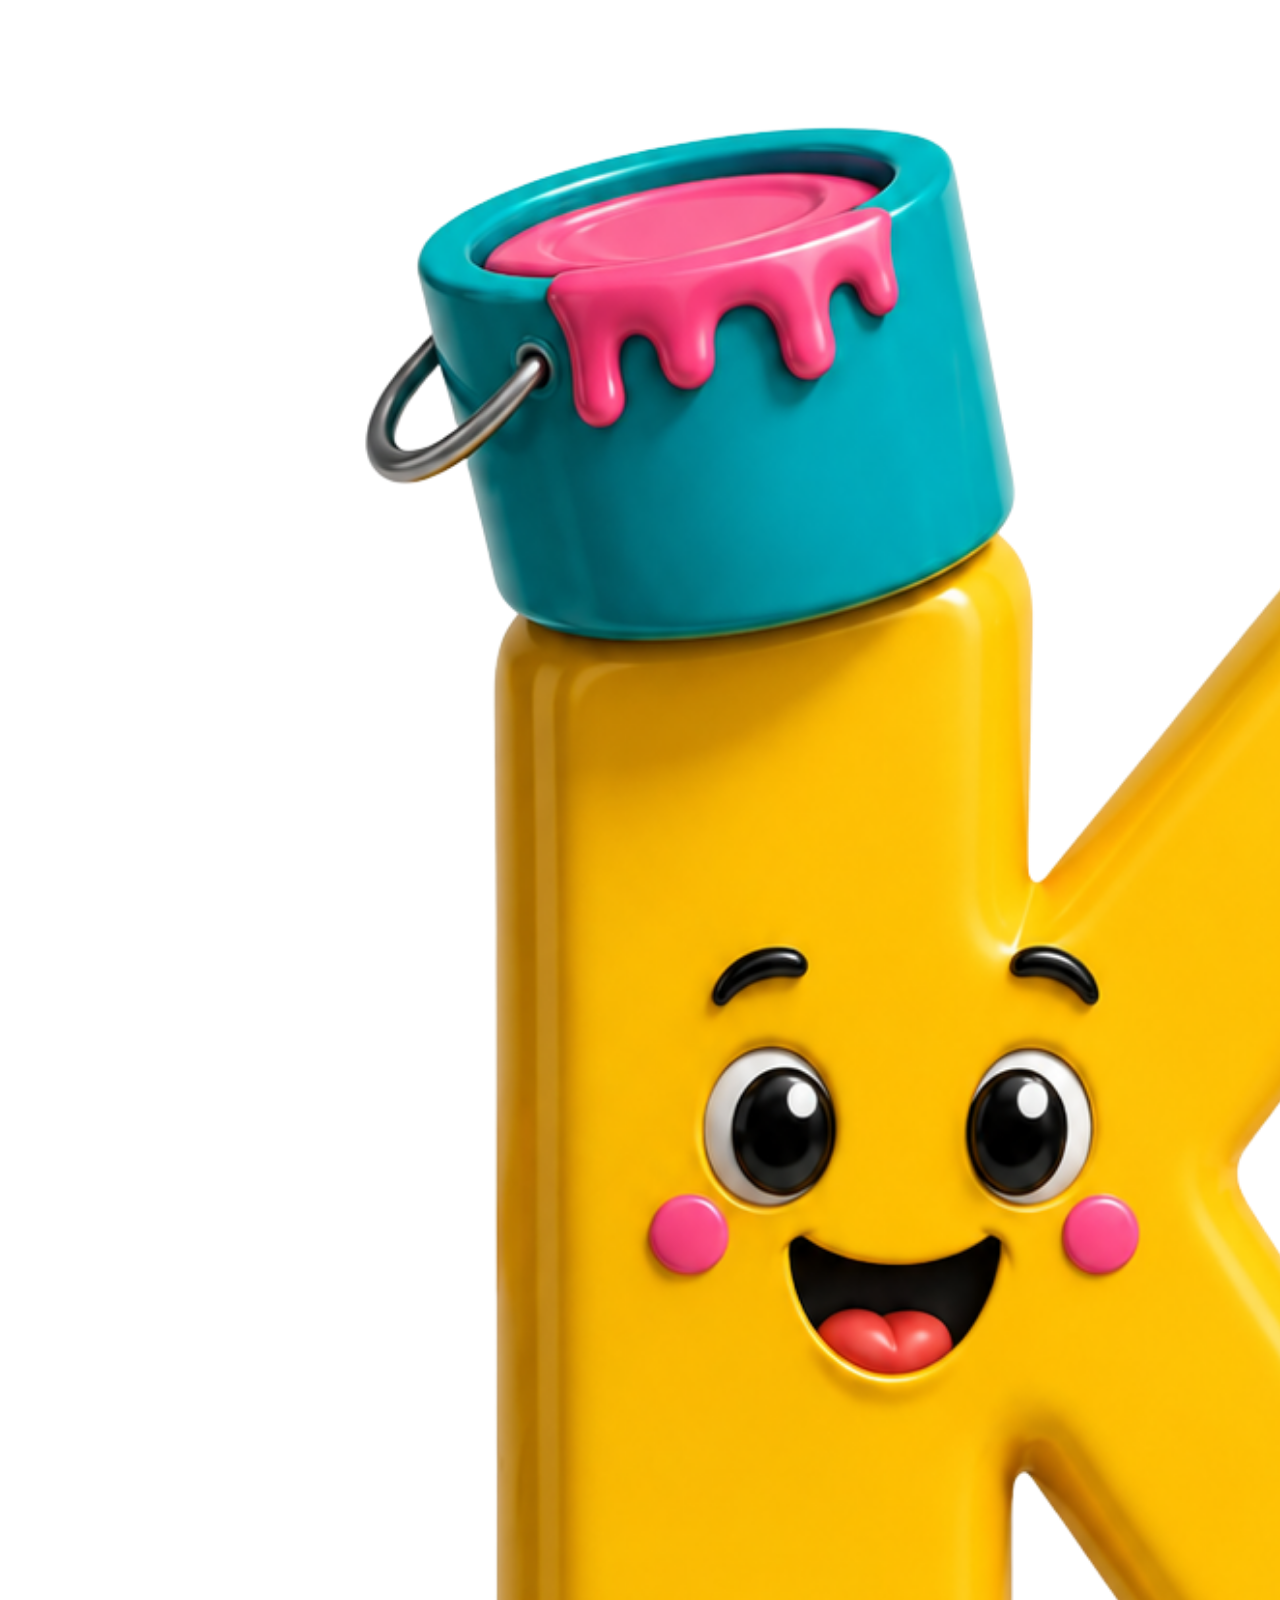
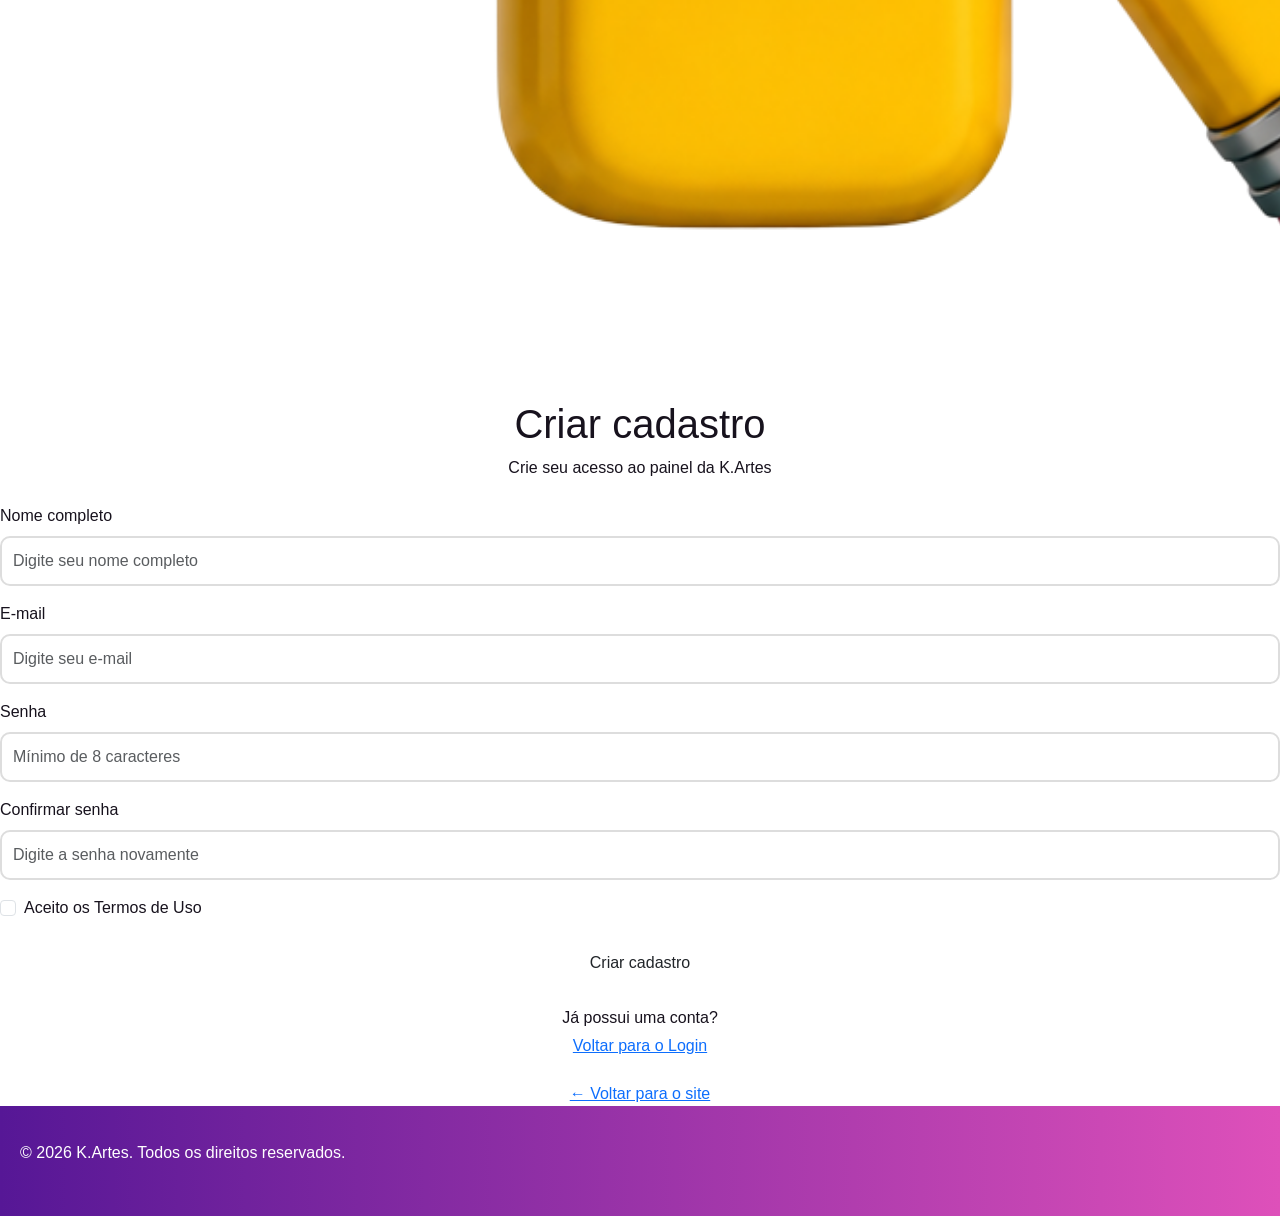
==== cadastro.html @ b3e755ab "Adicionando 3 páginas novas" ====
<!DOCTYPE html>
<html lang="pt-BR">

<head>

    <meta charset="UTF-8">

    <meta name="viewport" content="width=device-width, initial-scale=1.0">

    <title>Cadastro | K.Artes</title>

    <!-- Bootstrap -->
    <link
        href="https://cdn.jsdelivr.net/npm/bootstrap@5.3.3/dist/css/bootstrap.min.css"
        rel="stylesheet">

    <!-- CSS da K.Artes -->
    <link rel="stylesheet" href="custom.css">

</head>

<body class="login-page">

    <main class="login-container">

        <div class="login-card cadastro-card">

            <div class="text-center mb-4">

                <img
                    src="assets/images/logo.png"
                    alt="Logo da K.Artes"
                    class="login-logo">

                <h1>Criar cadastro</h1>

                <p>
                    Crie seu acesso ao painel da K.Artes
                </p>

            </div>


            <form>

                <div class="mb-3">

                    <label
                        for="nome"
                        class="form-label">

                        Nome completo

                    </label>

                    <input
                        type="text"
                        class="form-control"
                        id="nome"
                        name="nome"
                        placeholder="Digite seu nome completo"
                        required>

                </div>


                <div class="mb-3">

                    <label
                        for="email"
                        class="form-label">

                        E-mail

                    </label>

                    <input
                        type="email"
                        class="form-control"
                        id="email"
                        name="email"
                        placeholder="Digite seu e-mail"
                        required>

                </div>


                <div class="mb-3">

                    <label
                        for="senha"
                        class="form-label">

                        Senha

                    </label>

                    <input
                        type="password"
                        class="form-control"
                        id="senha"
                        name="senha"
                        placeholder="Mínimo de 8 caracteres"
                        minlength="8"
                        required>

                </div>


                <div class="mb-3">

                    <label
                        for="confirmar-senha"
                        class="form-label">

                        Confirmar senha

                    </label>

                    <input
                        type="password"
                        class="form-control"
                        id="confirmar-senha"
                        name="confirmar-senha"
                        placeholder="Digite a senha novamente"
                        minlength="8"
                        required>

                </div>


                <div class="form-check mb-4">

                    <input
                        class="form-check-input"
                        type="checkbox"
                        id="termos"
                        required>

                    <label
                        class="form-check-label"
                        for="termos">

                        Aceito os Termos de Uso

                    </label>

                </div>


                <button
                    type="submit"
                    class="btn btn-login w-100">

                    Criar cadastro

                </button>


                <div class="text-center mt-4">

                    <p class="mb-1">
                        Já possui uma conta?
                    </p>

                    <a
                        href="login.html"
                        class="register-link">

                        Voltar para o Login

                    </a>

                </div>


                <div class="text-center mt-4">

                    <a
                        href="index.html"
                        class="back-link">

                        ← Voltar para o site

                    </a>

                </div>

            </form>

        </div>

    </main>


    <footer class="login-footer">

        <p>
            &copy; 2026 K.Artes. Todos os direitos reservados.
        </p>

    </footer>


    <script
        src="https://cdn.jsdelivr.net/npm/bootstrap@5.3.3/dist/js/bootstrap.bundle.min.js">
    </script>

</body>

</html>
---- custom.css ----
/* =========================================
JOIAS KA JOIAS - CUSTOM CSS
========================================= */

/* Cores da marca */
:root {
    --amarelo: #FFF31D;
    --rosa: #DE50BA;
    --azul: #31A7D1;
    --roxo: #561796;
    --branco: #FFFFFF;
    --escuro: #17121d;
    }
    
    /* Configurações gerais */
    * {
    box-sizing: border-box;
    }
    
    body {
    margin: 0;
    font-family: Arial, Helvetica, sans-serif;
    background-color: var(--branco);
    color: var(--escuro);
    }
    
    /* =========================================
    NAVBAR
    ========================================= */
    
    .navbar {
    background: linear-gradient(
    90deg,
    var(--roxo),
    var(--rosa)
    ) !important;
    
    padding: 15px 20px;
    }
    
    .navbar-brand {
    color: var(--branco) !important;
    font-size: 1.4rem;
    font-weight: bold;
    }
    
    .navbar-brand:hover {
    color: var(--amarelo) !important;
    }
    
    .navbar .nav-link {
    color: var(--branco) !important;
    font-weight: 500;
    margin: 3px 5px;
    border-radius: 8px;
    transition: 0.3s;
    }
    
    .navbar .nav-link:hover {
    background-color: var(--amarelo);
    color: var(--roxo) !important;
    }
    
    /* Botão do menu mobile */
    .navbar-toggler {
    border-color: var(--branco);
    }
    
    .navbar-toggler-icon {
    filter: brightness(0) invert(1);
    }
    
    /* =========================================
    HERO
    ========================================= */
    
    .hero {
    min-height: 70vh;
    display: flex;
    align-items: center;
    background: linear-gradient(
    135deg,
    var(--roxo),
    var(--rosa),
    var(--azul)
    );
    color: var(--branco);
    padding: 60px 20px;
    }
    
    .hero h1 {
    font-size: 2.5rem;
    font-weight: bold;
    margin-bottom: 20px;
    }
    
    .hero p {
    font-size: 1.1rem;
    max-width: 600px;
    margin-bottom: 30px;
    }
    
    /* =========================================
    BOTÕES
    ========================================= */
    
    .btn-primary {
    background-color: var(--amarelo) !important;
    border-color: var(--amarelo) !important;
    color: var(--roxo) !important;
    font-weight: bold;
    border-radius: 25px;
    padding: 10px 25px;
    transition: 0.3s;
    }
    
    .btn-primary:hover {
    background-color: var(--branco) !important;
    border-color: var(--branco) !important;
    color: var(--roxo) !important;
    transform: translateY(-2px);
    }
    
    .btn-whatsapp {
    background-color: var(--rosa);
    border: none;
    color: var(--branco);
    font-weight: bold;
    border-radius: 25px;
    padding: 10px 25px;
    text-decoration: none;
    display: inline-block;
    transition: 0.3s;
    }
    
    .btn-whatsapp:hover {
    background-color: var(--roxo);
    color: var(--branco);
    transform: translateY(-2px);
    }
    
    /* =========================================
    TÍTULOS DAS SEÇÕES
    ========================================= */
    
    section {
    padding: 60px 20px;
    }
    
    section h2 {
    color: var(--roxo);
    font-weight: bold;
    margin-bottom: 15px;
    }
    
    .section-title {
    text-align: center;
    margin-bottom: 40px;
    }
    
    .section-title h2 {
    font-size: 2rem;
    }
    
    .section-title p {
    color: #666;
    }
    
    /* =========================================
    CARDS DE PRODUTOS
    ========================================= */
    
    .card {
    border: none;
    border-radius: 15px;
    overflow: hidden;
    box-shadow: 0 5px 20px rgba(86, 23, 150, 0.12);
    transition: 0.3s;
    height: 100%;
    }
    
    .card:hover {
    transform: translateY(-6px);
    box-shadow: 0 10px 25px rgba(86, 23, 150, 0.25);
    }
    
    .card img {
    width: 100%;
    height: 220px;
    object-fit: cover;
    }
    
    .card-body {
    padding: 20px;
    }
    
    .card-title {
    color: var(--roxo);
    font-weight: bold;
    }
    
    .card-text {
    color: #555;
    }
    
    .card .price {
    color: var(--rosa);
    font-size: 1.3rem;
    font-weight: bold;
    }
    
    /* =========================================
    BADGES
    ========================================= */
    
    .badge {
    padding: 7px 10px;
    border-radius: 15px;
    }
    
    .badge-promocao {
    background-color: var(--amarelo);
    color: var(--roxo);
    }
    
    .badge-novo {
    background-color: var(--azul);
    color: var(--branco);
    }
    
    .badge-destaque {
    background-color: var(--rosa);
    color: var(--branco);
    }
    
    /* =========================================
    SOBRE A EMPRESA
    ========================================= */
    
    .sobre {
    background-color: #fafafa;
    }
    
    .sobre img {
    max-width: 100%;
    border-radius: 15px;
    }
    
    .sobre h2 {
    color: var(--roxo);
    }
    
    .sobre p {
    line-height: 1.7;
    }
    
    /* =========================================
    CONTATO
    ========================================= */
    
    .contato {
    background-color: var(--branco);
    }
    
    .contato .card {
    border-top: 5px solid var(--azul);
    }
    
    .contato a {
    color: var(--roxo);
    text-decoration: none;
    }
    
    .contato a:hover {
    color: var(--rosa);
    }
    
    /* =========================================
    FORMULÁRIOS
    ========================================= */
    
    .form-control,
    .form-select {
    border: 2px solid #ddd;
    border-radius: 10px;
    padding: 11px;
    }
    
    .form-control:focus,
    .form-select:focus {
    border-color: var(--rosa);
    box-shadow: 0 0 0 0.2rem rgba(222, 80, 186, 0.2);
    }
    
    /* =========================================
    FAQ
    ========================================= */
    
    .accordion-button {
    font-weight: bold;
    color: var(--roxo);
    }
    
    .accordion-button:not(.collapsed) {
    background-color: var(--rosa);
    color: var(--branco);
    }
    
    .accordion-button:focus {
    box-shadow: none;
    }
    
    /* =========================================
    DASHBOARD
    ========================================= */
    
    .dashboard {
    background-color: #f7f7f7;
    min-height: 80vh;
    }
    
    .dashboard .card {
    border-top: 5px solid var(--roxo);
    }
    
    .dashboard .card h3 {
    color: var(--roxo);
    }
    
    /* =========================================
    FOOTER
    ========================================= */
    
    footer {
    background: linear-gradient(
    90deg,
    var(--roxo),
    var(--rosa)
    );
    color: var(--branco);
    padding: 35px 20px;
    }
    
    footer h5 {
    font-weight: bold;
    }
    
    footer a {
    color: var(--branco);
    text-decoration: none;
    }
    
    footer a:hover {
    color: var(--amarelo);
    }
    
    /* =========================================
    RESPONSIVIDADE - MOBILE FIRST
    ========================================= */
    
    /* Celulares */
    @media (max-width: 575px) {
    
    .hero {
    min-height: 75vh;
    padding: 50px 20px;
    text-align: center;
    }
    
    .hero h1 {
    font-size: 2rem;
    }
    
    .hero p {
    font-size: 1rem;
    }
    
    section {
    padding: 45px 15px;
    }
    
    section h2 {
    font-size: 1.7rem;
    }
    
    .card img {
    height: 200px;
    }
    
    .navbar {
    padding: 12px 15px;
    }
    
    .btn-primary,
    .btn-whatsapp {
    width: 100%;
    margin-bottom: 10px;
    }
    }
    
    /* Tablets */
    @media (min-width: 576px) {
    
    .hero h1 {
    font-size: 3rem;
    }
    }
    
    /* Computadores */
    @media (min-width: 992px) {
    
    .hero {
    min-height: 80vh;
    }
    
    .hero h1 {
    font-size: 3.5rem;
    }
    
    section {
    padding: 80px 30px;
    }
    }
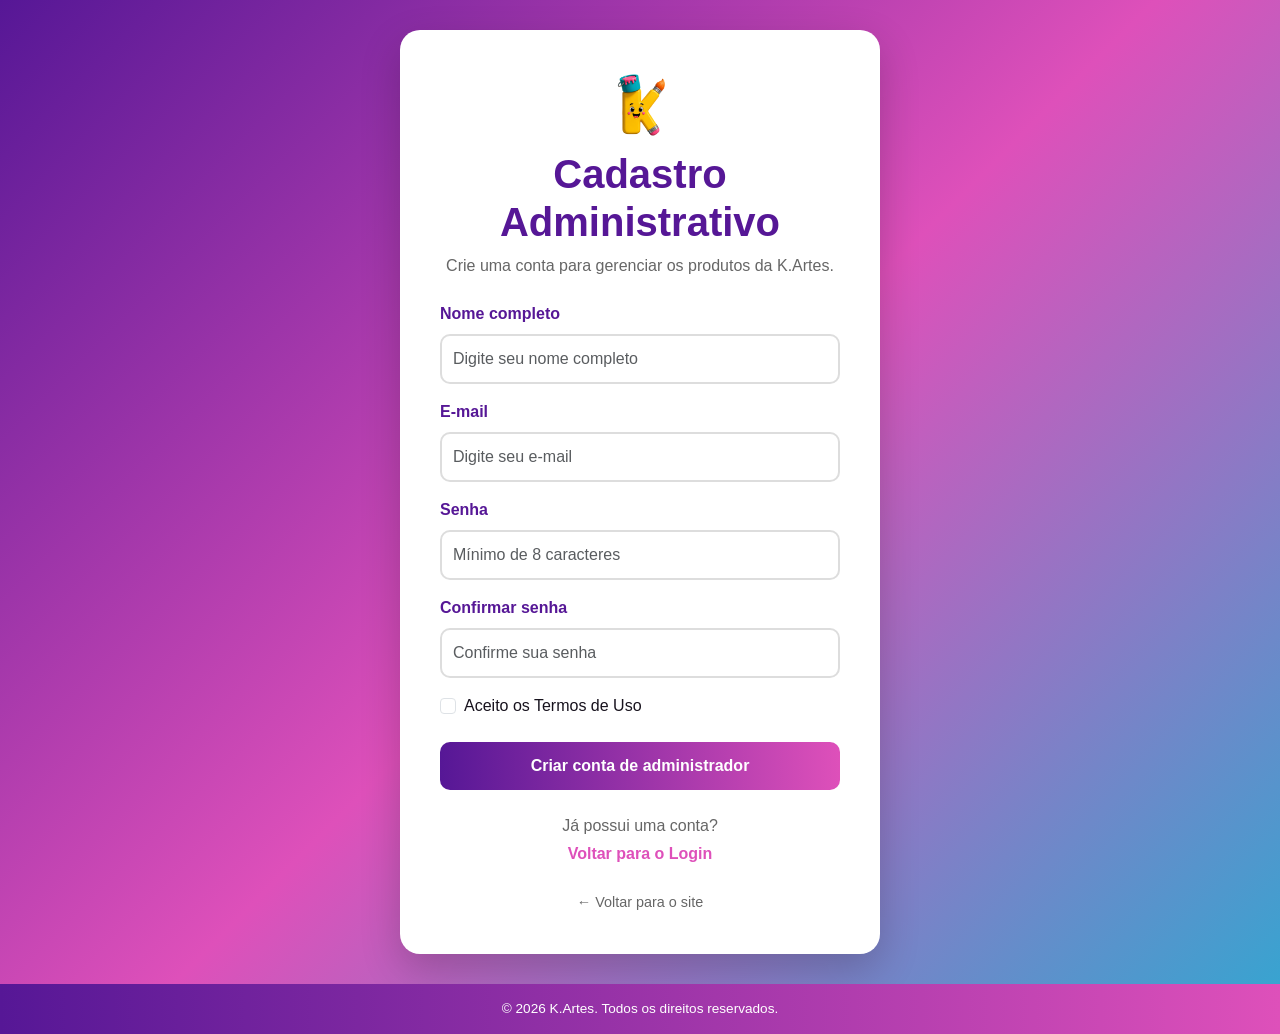
==== commit b5e1b510: "Criando pagina de Login e Cadastro" ====
--- a/cadastro.html
+++ b/cadastro.html
@@ -2,12 +2,10 @@
 <html lang="pt-BR">
 
 <head>
-
     <meta charset="UTF-8">
-
     <meta name="viewport" content="width=device-width, initial-scale=1.0">
 
-    <title>Cadastro | K.Artes</title>
+    <title>Cadastro Administrativo | K.Artes</title>
 
     <!-- Bootstrap -->
     <link
@@ -15,8 +13,7 @@
         rel="stylesheet">
 
     <!-- CSS da K.Artes -->
-    <link rel="stylesheet" href="custom.css">
-
+    <link rel="stylesheet" href="assets/css/custom.css">
 </head>
 
 <body class="login-page">
@@ -32,10 +29,10 @@
                     alt="Logo da K.Artes"
                     class="login-logo">
 
-                <h1>Criar cadastro</h1>
+                <h1>Cadastro Administrativo</h1>
 
                 <p>
-                    Crie seu acesso ao painel da K.Artes
+                    Crie uma conta para gerenciar os produtos da K.Artes.
                 </p>
 
             </div>
@@ -45,12 +42,8 @@
 
                 <div class="mb-3">
 
-                    <label
-                        for="nome"
-                        class="form-label">
-
+                    <label for="nome" class="form-label">
                         Nome completo
-
                     </label>
 
                     <input
@@ -66,12 +59,8 @@
 
                 <div class="mb-3">
 
-                    <label
-                        for="email"
-                        class="form-label">
-
+                    <label for="email" class="form-label">
                         E-mail
-
                     </label>
 
                     <input
@@ -87,12 +76,8 @@
 
                 <div class="mb-3">
 
-                    <label
-                        for="senha"
-                        class="form-label">
-
+                    <label for="senha" class="form-label">
                         Senha
-
                     </label>
 
                     <input
@@ -109,12 +94,8 @@
 
                 <div class="mb-3">
 
-                    <label
-                        for="confirmar-senha"
-                        class="form-label">
-
+                    <label for="confirmar-senha" class="form-label">
                         Confirmar senha
-
                     </label>
 
                     <input
@@ -122,7 +103,7 @@
                         class="form-control"
                         id="confirmar-senha"
                         name="confirmar-senha"
-                        placeholder="Digite a senha novamente"
+                        placeholder="Confirme sua senha"
                         minlength="8"
                         required>
 
@@ -152,7 +133,7 @@
                     type="submit"
                     class="btn btn-login w-100">
 
-                    Criar cadastro
+                    Criar conta de administrador
 
                 </button>
 
@@ -195,7 +176,7 @@
 
     <footer class="login-footer">
 
-        <p>
+        <p class="mb-0">
             &copy; 2026 K.Artes. Todos os direitos reservados.
         </p>
 
--- a/assets/css/custom.css
+++ b/assets/css/custom.css
@@ -0,0 +1,776 @@
+/* K.Artes */
+
+/* Cores da marca */
+:root {
+    --amarelo: #FFF31D;
+    --rosa: #DE50BA;
+    --azul: #31A7D1;
+    --roxo: #561796;
+    --branco: #FFFFFF;
+    --escuro: #17121d;
+    }
+    
+    /* Configurações gerais */
+    * {
+    box-sizing: border-box;
+    }
+    
+    body {
+    margin: 0;
+    font-family: Arial, Helvetica, sans-serif;
+    background-color: var(--branco);
+    color: var(--escuro);
+    }
+    
+    /* NAVBAR */
+    
+    .navbar {
+    background: linear-gradient(
+    90deg,
+    var(--roxo),
+    var(--rosa)
+    ) !important;
+    
+    padding: 15px 20px;
+    }
+    
+    .navbar-brand {
+    color: var(--branco) !important;
+    font-size: 1.4rem;
+    font-weight: bold;
+    }
+    
+    .navbar-brand:hover {
+    color: var(--amarelo) !important;
+    }
+    
+    .navbar .nav-link {
+    color: var(--branco) !important;
+    font-weight: 500;
+    margin: 3px 5px;
+    border-radius: 8px;
+    transition: 0.3s;
+    }
+    
+    .navbar .nav-link:hover {
+    background-color: var(--amarelo);
+    color: var(--roxo) !important;
+    }
+    
+    /* Botão do menu mobile */
+    .navbar-toggler {
+    border-color: var(--branco);
+    }
+    
+    .navbar-toggler-icon {
+    filter: brightness(0) invert(1);
+    }
+    
+    /* HERO */
+    
+    .hero {
+    min-height: 70vh;
+    display: flex;
+    align-items: center;
+    background: linear-gradient(
+    135deg,
+    var(--roxo),
+    var(--rosa),
+    var(--azul)
+    );
+    color: var(--branco);
+    padding: 60px 20px;
+    }
+    
+    .hero h1 {
+    font-size: 2.5rem;
+    font-weight: bold;
+    margin-bottom: 20px;
+    }
+    
+    .hero p {
+    font-size: 1.1rem;
+    max-width: 600px;
+    margin-bottom: 30px;
+    }
+  
+    /* BOTÕES */
+    
+    .btn-primary {
+    background-color: var(--amarelo) !important;
+    border-color: var(--amarelo) !important;
+    color: var(--roxo) !important;
+    font-weight: bold;
+    border-radius: 25px;
+    padding: 10px 25px;
+    transition: 0.3s;
+    }
+    
+    .btn-primary:hover {
+    background-color: var(--branco) !important;
+    border-color: var(--branco) !important;
+    color: var(--roxo) !important;
+    transform: translateY(-2px);
+    }
+    
+    .btn-whatsapp {
+    background-color: var(--rosa);
+    border: none;
+    color: var(--branco);
+    font-weight: bold;
+    border-radius: 25px;
+    padding: 10px 25px;
+    text-decoration: none;
+    display: inline-block;
+    transition: 0.3s;
+    }
+    
+    .btn-whatsapp:hover {
+    background-color: var(--roxo);
+    color: var(--branco);
+    transform: translateY(-2px);
+    }
+    
+    /* TÍTULOS DAS SEÇÕES */
+    
+    section {
+    padding: 60px 20px;
+    }
+    
+    section h2 {
+    color: var(--roxo);
+    font-weight: bold;
+    margin-bottom: 15px;
+    }
+    
+    .section-title {
+    text-align: center;
+    margin-bottom: 40px;
+    }
+    
+    .section-title h2 {
+    font-size: 2rem;
+    }
+    
+    .section-title p {
+    color: #666;
+    }
+    
+    /* CARDS DE PRODUTOS */
+    
+    .card {
+    border: none;
+    border-radius: 15px;
+    overflow: hidden;
+    box-shadow: 0 5px 20px rgba(86, 23, 150, 0.12);
+    transition: 0.3s;
+    height: 100%;
+    }
+    
+    .card:hover {
+    transform: translateY(-6px);
+    box-shadow: 0 10px 25px rgba(86, 23, 150, 0.25);
+    }
+    
+    .card img {
+    width: 100%;
+    height: 220px;
+    object-fit: cover;
+    }
+    
+    .card-body {
+    padding: 20px;
+    }
+    
+    .card-title {
+    color: var(--roxo);
+    font-weight: bold;
+    }
+    
+    .card-text {
+    color: #555;
+    }
+    
+    .card .price {
+    color: var(--rosa);
+    font-size: 1.3rem;
+    font-weight: bold;
+    }
+    
+    /* BADGES */
+   
+    .badge {
+    padding: 7px 10px;
+    border-radius: 15px;
+    }
+    
+    .badge-promocao {
+    background-color: var(--amarelo);
+    color: var(--roxo);
+    }
+    
+    .badge-novo {
+    background-color: var(--azul);
+    color: var(--branco);
+    }
+    
+    .badge-destaque {
+    background-color: var(--rosa);
+    color: var(--branco);
+    }
+       
+    /* SOBRE A EMPRESA */
+    
+    .sobre {
+    background-color: #fafafa;
+    }
+    
+    .sobre img {
+    max-width: 100%;
+    border-radius: 15px;
+    }
+    
+    .sobre h2 {
+    color: var(--roxo);
+    }
+    
+    .sobre p {
+    line-height: 1.7;
+    }
+    
+    /* CONTATO */
+ 
+    .contato {
+    background-color: var(--branco);
+    }
+    
+    .contato .card {
+    border-top: 5px solid var(--azul);
+    }
+    
+    .contato a {
+    color: var(--roxo);
+    text-decoration: none;
+    }
+    
+    .contato a:hover {
+    color: var(--rosa);
+    }
+    
+  /* FORMULÁRIOS */ 
+    
+    .form-control,
+    .form-select {
+    border: 2px solid #ddd;
+    border-radius: 10px;
+    padding: 11px;
+    }
+    
+    .form-control:focus,
+    .form-select:focus {
+    border-color: var(--rosa);
+    box-shadow: 0 0 0 0.2rem rgba(222, 80, 186, 0.2);
+    }
+    
+    /* FAQ */
+    
+    .accordion-button {
+    font-weight: bold;
+    color: var(--roxo);
+    }
+    
+    .accordion-button:not(.collapsed) {
+    background-color: var(--rosa);
+    color: var(--branco);
+    }
+    
+    .accordion-button:focus {
+    box-shadow: none;
+    }
+    
+    /* DASHBOARD */
+    
+    .dashboard {
+    background-color: #f7f7f7;
+    min-height: 80vh;
+    }
+    
+    .dashboard .card {
+    border-top: 5px solid var(--roxo);
+    }
+    
+    .dashboard .card h3 {
+    color: var(--roxo);
+    }
+    
+    /* FOOTER */
+   
+    footer {
+    background: linear-gradient(
+    90deg,
+    var(--roxo),
+    var(--rosa)
+    );
+    color: var(--branco);
+    padding: 35px 20px;
+    }
+    
+    footer h5 {
+    font-weight: bold;
+    }
+    
+    footer a {
+    color: var(--branco);
+    text-decoration: none;
+    }
+    
+    footer a:hover {
+    color: var(--amarelo);
+    }
+    
+    /* RESPONSIVIDADE - MOBILE FIRST */
+
+    
+    /* Celulares */
+    @media (max-width: 575px) {
+    
+    .hero {
+    min-height: 75vh;
+    padding: 50px 20px;
+    text-align: center;
+    }
+    
+    .hero h1 {
+    font-size: 2rem;
+    }
+    
+    .hero p {
+    font-size: 1rem;
+    }
+    
+    section {
+    padding: 45px 15px;
+    }
+    
+    section h2 {
+    font-size: 1.7rem;
+    }
+    
+    .card img {
+    height: 200px;
+    }
+    
+    .navbar {
+    padding: 12px 15px;
+    }
+    
+    .btn-primary,
+    .btn-whatsapp {
+    width: 100%;
+    margin-bottom: 10px;
+    }
+    }
+    
+    /* Tablets */
+    @media (min-width: 576px) {
+    
+    .hero h1 {
+    font-size: 3rem;
+    }
+    }
+    
+    /* Computadores */
+    @media (min-width: 992px) {
+    
+    .hero {
+    min-height: 80vh;
+    }
+    
+    .hero h1 {
+    font-size: 3.5rem;
+    }
+    
+    section {
+    padding: 80px 30px;
+    }
+    }
+
+    /* =========================================
+   LOGIN / CADASTRO
+   ========================================= */
+
+.login-page {
+    min-height: 100vh;
+    display: flex;
+    flex-direction: column;
+
+    background: linear-gradient(
+        135deg,
+        #561796,
+        #DE50BA,
+        #31A7D1
+    );
+}
+
+.login-container {
+    flex: 1;
+
+    display: flex;
+    justify-content: center;
+    align-items: center;
+
+    padding: 30px 15px;
+}
+
+.login-card {
+    width: 100%;
+    max-width: 430px;
+
+    background-color: #FFFFFF;
+
+    padding: 30px 25px;
+
+    border-radius: 20px;
+
+    box-shadow:
+        0 15px 40px rgba(0, 0, 0, 0.2);
+}
+
+.cadastro-card {
+    max-width: 480px;
+}
+
+.login-logo {
+    width: 70px;
+    height: 70px;
+
+    object-fit: contain;
+
+    margin-bottom: 10px;
+}
+
+.login-card h1 {
+    color: #561796;
+    font-weight: bold;
+}
+
+.login-card p {
+    color: #666;
+}
+
+.login-card .form-label {
+    color: #561796;
+    font-weight: 600;
+}
+
+.login-card .form-control {
+    border: 2px solid #ddd;
+    border-radius: 10px;
+
+    padding: 11px;
+}
+
+.login-card .form-control:focus {
+    border-color: #DE50BA;
+
+    box-shadow:
+        0 0 0 0.2rem rgba(222, 80, 186, 0.2);
+}
+
+.btn-login {
+    background: linear-gradient(
+        90deg,
+        #561796,
+        #DE50BA
+    );
+
+    border: none;
+
+    color: #FFFFFF;
+
+    font-weight: bold;
+
+    padding: 12px;
+
+    border-radius: 10px;
+
+    transition: 0.3s;
+}
+
+.btn-login:hover {
+    background: linear-gradient(
+        90deg,
+        #DE50BA,
+        #31A7D1
+    );
+
+    color: #FFFFFF;
+
+    transform: translateY(-2px);
+}
+
+.forgot-password,
+.register-link,
+.back-link {
+    text-decoration: none;
+}
+
+.forgot-password {
+    color: #561796;
+}
+
+.forgot-password:hover {
+    color: #DE50BA;
+}
+
+.register-link {
+    color: #DE50BA;
+    font-weight: bold;
+}
+
+.register-link:hover {
+    color: #561796;
+}
+
+.back-link {
+    color: #666;
+    font-size: 0.9rem;
+}
+
+.back-link:hover {
+    color: #561796;
+}
+
+.login-footer {
+    width: 100%;
+
+    text-align: center;
+
+    color: #FFFFFF;
+
+    padding: 15px;
+
+    font-size: 0.85rem;
+}
+
+
+/* =========================================
+   DASHBOARD
+   ========================================= */
+
+.dashboard-page {
+    min-height: 100vh;
+
+    background-color: #f7f5fa;
+}
+
+
+/* Navbar do Dashboard */
+
+.k-navbar {
+    background: linear-gradient(
+        90deg,
+        #561796,
+        #DE50BA
+    );
+
+    padding: 12px 0;
+}
+
+.k-navbar .navbar-brand {
+    color: #FFFFFF !important;
+
+    font-weight: bold;
+
+    display: flex;
+
+    align-items: center;
+
+    gap: 10px;
+}
+
+.k-navbar .nav-link {
+    color: #FFFFFF !important;
+
+    border-radius: 8px;
+
+    margin-left: 5px;
+
+    transition: 0.3s;
+}
+
+.k-navbar .nav-link:hover,
+.k-navbar .nav-link.active {
+    background-color: #FFF31D;
+
+    color: #561796 !important;
+}
+
+.dashboard-logo {
+    width: 40px;
+    height: 40px;
+
+    object-fit: contain;
+}
+
+.k-navbar .navbar-toggler {
+    border-color: #FFFFFF;
+}
+
+.k-navbar .navbar-toggler-icon {
+    filter: brightness(0) invert(1);
+}
+
+
+/* Cards */
+
+.dashboard-card {
+    background-color: #FFFFFF;
+
+    padding: 25px;
+
+    border-radius: 15px;
+
+    border-top: 5px solid #561796;
+
+    box-shadow:
+        0 5px 20px rgba(86, 23, 150, 0.1);
+
+    transition: 0.3s;
+}
+
+.dashboard-card:hover {
+    transform: translateY(-5px);
+
+    box-shadow:
+        0 10px 25px rgba(86, 23, 150, 0.18);
+}
+
+.dashboard-card:nth-child(2) {
+    border-top-color: #DE50BA;
+}
+
+.dashboard-card p {
+    color: #666;
+
+    margin-bottom: 5px;
+}
+
+.dashboard-card h2 {
+    color: #561796;
+
+    font-size: 2rem;
+
+    margin: 0;
+}
+
+.dashboard-icon {
+    font-size: 1.8rem;
+
+    margin-bottom: 10px;
+}
+
+
+/* Tabela */
+
+.dashboard-table {
+    background-color: #FFFFFF;
+
+    border-radius: 15px;
+
+    overflow: hidden;
+
+    box-shadow:
+        0 5px 20px rgba(86, 23, 150, 0.1);
+}
+
+.dashboard-table h2 {
+    color: #561796;
+}
+
+.dashboard-table thead {
+    background: linear-gradient(
+        90deg,
+        #561796,
+        #DE50BA
+    );
+
+    color: #FFFFFF;
+}
+
+.dashboard-table th {
+    padding: 15px;
+    white-space: nowrap;
+}
+
+.dashboard-table td {
+    padding: 15px;
+    vertical-align: middle;
+}
+
+
+/* Status */
+
+.status-confirmada {
+    background-color: #31A7D1;
+
+    color: #FFFFFF;
+}
+
+.status-pendente {
+    background-color: #FFF31D;
+
+    color: #561796;
+}
+
+.status-cancelada {
+    background-color: #DE50BA;
+
+    color: #FFFFFF;
+}
+
+
+/* Footer */
+
+.k-footer {
+    background: linear-gradient(
+        90deg,
+        #561796,
+        #DE50BA
+    );
+
+    color: #FFFFFF;
+
+    padding: 25px 0;
+}
+
+
+/* =========================================
+   RESPONSIVIDADE
+   ========================================= */
+
+@media (min-width: 576px) {
+
+    .login-card {
+        padding: 40px;
+    }
+
+}
+
+
+@media (max-width: 575px) {
+
+    .dashboard-table {
+        font-size: 0.9rem;
+    }
+
+    .dashboard-table th,
+    .dashboard-table td {
+        padding: 12px 10px;
+    }
+
+    .login-card {
+        padding: 25px 20px;
+    }
+
+}
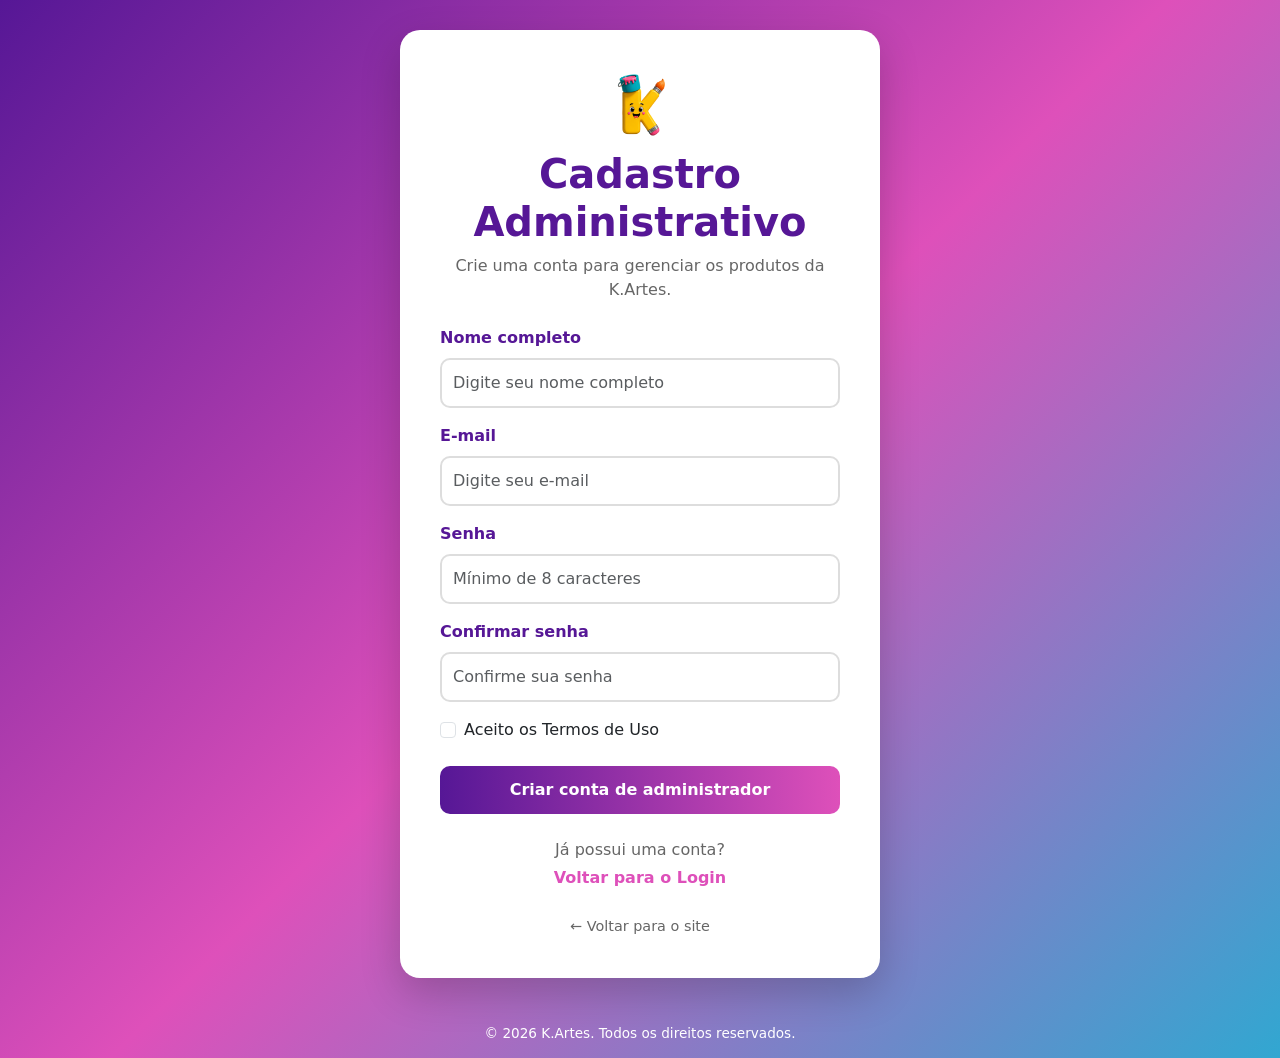
==== commit 5d7bf9cd: "Ajustando Css" ====
--- a/cadastro.html
+++ b/cadastro.html
@@ -13,7 +13,7 @@
         rel="stylesheet">
 
     <!-- CSS da K.Artes -->
-    <link rel="stylesheet" href="assets/css/custom.css">
+    <link rel="stylesheet" href="assets/css/login_custom.css">
 </head>
 
 <body class="login-page">
--- a/assets/css/login_custom.css
+++ b/assets/css/login_custom.css
@@ -0,0 +1,373 @@
+   /* LOGIN / CADASTRO*/
+
+.login-page {
+    min-height: 100vh;
+    display: flex;
+    flex-direction: column;
+
+    background: linear-gradient(
+        135deg,
+        #561796,
+        #DE50BA,
+        #31A7D1
+    );
+}
+
+.login-container {
+    flex: 1;
+
+    display: flex;
+    justify-content: center;
+    align-items: center;
+
+    padding: 30px 15px;
+}
+
+.login-card {
+    width: 100%;
+    max-width: 430px;
+
+    background-color: #FFFFFF;
+
+    padding: 30px 25px;
+
+    border-radius: 20px;
+
+    box-shadow:
+        0 15px 40px rgba(0, 0, 0, 0.2);
+}
+
+.cadastro-card {
+    max-width: 480px;
+}
+
+.login-logo {
+    width: 70px;
+    height: 70px;
+
+    object-fit: contain;
+
+    margin-bottom: 10px;
+}
+
+.login-card h1 {
+    color: #561796;
+    font-weight: bold;
+}
+
+.login-card p {
+    color: #666;
+}
+
+.login-card .form-label {
+    color: #561796;
+    font-weight: 600;
+}
+
+.login-card .form-control {
+    border: 2px solid #ddd;
+    border-radius: 10px;
+
+    padding: 11px;
+}
+
+.login-card .form-control:focus {
+    border-color: #DE50BA;
+
+    box-shadow:
+        0 0 0 0.2rem rgba(222, 80, 186, 0.2);
+}
+
+.btn-login {
+    background: linear-gradient(
+        90deg,
+        #561796,
+        #DE50BA
+    );
+
+    border: none;
+
+    color: #FFFFFF;
+
+    font-weight: bold;
+
+    padding: 12px;
+
+    border-radius: 10px;
+
+    transition: 0.3s;
+}
+
+.btn-login:hover {
+    background: linear-gradient(
+        90deg,
+        #DE50BA,
+        #31A7D1
+    );
+
+    color: #FFFFFF;
+
+    transform: translateY(-2px);
+}
+
+.forgot-password,
+.register-link,
+.back-link {
+    text-decoration: none;
+}
+
+.forgot-password {
+    color: #561796;
+}
+
+.forgot-password:hover {
+    color: #DE50BA;
+}
+
+.register-link {
+    color: #DE50BA;
+    font-weight: bold;
+}
+
+.register-link:hover {
+    color: #561796;
+}
+
+.back-link {
+    color: #666;
+    font-size: 0.9rem;
+}
+
+.back-link:hover {
+    color: #561796;
+}
+
+.login-footer {
+    width: 100%;
+
+    text-align: center;
+
+    color: #FFFFFF;
+
+    padding: 15px;
+
+    font-size: 0.85rem;
+}
+
+
+/*  DASHBOARD */
+
+.dashboard-page {
+    min-height: 100vh;
+
+    background-color: #f7f5fa;
+}
+
+
+/* Navbar do Dashboard */
+
+.k-navbar {
+    background: linear-gradient(
+        90deg,
+        #561796,
+        #DE50BA
+    );
+
+    padding: 12px 0;
+}
+
+.k-navbar .navbar-brand {
+    color: #FFFFFF !important;
+
+    font-weight: bold;
+
+    display: flex;
+
+    align-items: center;
+
+    gap: 10px;
+}
+
+.k-navbar .nav-link {
+    color: #FFFFFF !important;
+
+    border-radius: 8px;
+
+    margin-left: 5px;
+
+    transition: 0.3s;
+}
+
+.k-navbar .nav-link:hover,
+.k-navbar .nav-link.active {
+    background-color: #FFF31D;
+
+    color: #561796 !important;
+}
+
+.dashboard-logo {
+    width: 40px;
+    height: 40px;
+
+    object-fit: contain;
+}
+
+.k-navbar .navbar-toggler {
+    border-color: #FFFFFF;
+}
+
+.k-navbar .navbar-toggler-icon {
+    filter: brightness(0) invert(1);
+}
+
+
+/* Cards */
+
+.dashboard-card {
+    background-color: #FFFFFF;
+
+    padding: 25px;
+
+    border-radius: 15px;
+
+    border-top: 5px solid #561796;
+
+    box-shadow:
+        0 5px 20px rgba(86, 23, 150, 0.1);
+
+    transition: 0.3s;
+}
+
+.dashboard-card:hover {
+    transform: translateY(-5px);
+
+    box-shadow:
+        0 10px 25px rgba(86, 23, 150, 0.18);
+}
+
+.dashboard-card:nth-child(2) {
+    border-top-color: #DE50BA;
+}
+
+.dashboard-card p {
+    color: #666;
+
+    margin-bottom: 5px;
+}
+
+.dashboard-card h2 {
+    color: #561796;
+
+    font-size: 2rem;
+
+    margin: 0;
+}
+
+.dashboard-icon {
+    font-size: 1.8rem;
+
+    margin-bottom: 10px;
+}
+
+
+/* Tabela */
+
+.dashboard-table {
+    background-color: #FFFFFF;
+
+    border-radius: 15px;
+
+    overflow: hidden;
+
+    box-shadow:
+        0 5px 20px rgba(86, 23, 150, 0.1);
+}
+
+.dashboard-table h2 {
+    color: #561796;
+}
+
+.dashboard-table thead {
+    background: linear-gradient(
+        90deg,
+        #561796,
+        #DE50BA
+    );
+
+    color: #FFFFFF;
+}
+
+.dashboard-table th {
+    padding: 15px;
+    white-space: nowrap;
+}
+
+.dashboard-table td {
+    padding: 15px;
+    vertical-align: middle;
+}
+
+
+/* Status */
+
+.status-confirmada {
+    background-color: #31A7D1;
+
+    color: #FFFFFF;
+}
+
+.status-pendente {
+    background-color: #FFF31D;
+
+    color: #561796;
+}
+
+.status-cancelada {
+    background-color: #DE50BA;
+
+    color: #FFFFFF;
+}
+
+
+/* Footer */
+
+.k-footer {
+    background: linear-gradient(
+        90deg,
+        #561796,
+        #DE50BA
+    );
+
+    color: #FFFFFF;
+
+    padding: 25px 0;
+}
+
+
+/*RESPONSIVIDADE*/
+
+@media (min-width: 576px) {
+
+    .login-card {
+        padding: 40px;
+    }
+
+}
+
+
+@media (max-width: 575px) {
+
+    .dashboard-table {
+        font-size: 0.9rem;
+    }
+
+    .dashboard-table th,
+    .dashboard-table td {
+        padding: 12px 10px;
+    }
+
+    .login-card {
+        padding: 25px 20px;
+    }
+
+}
